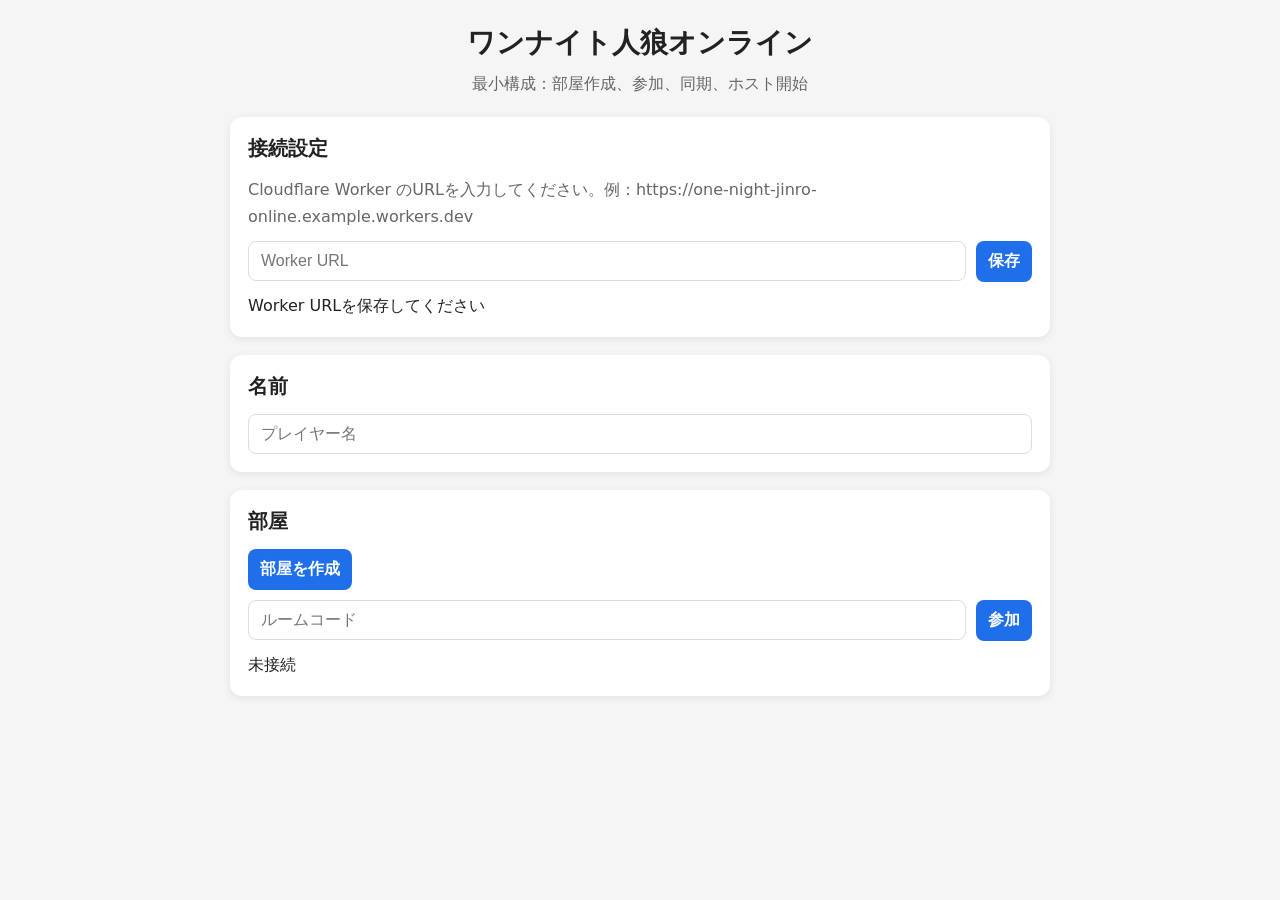
==== online/index.html @ 581a0049 "Add files via upload" ====
<!DOCTYPE html>
<html lang="ja">
<head>
  <meta charset="UTF-8" />
  <meta name="viewport" content="width=device-width, initial-scale=1.0" />
  <title>ワンナイト人狼オンライン</title>
  <link rel="stylesheet" href="./style.css" />
</head>
<body>
  <main class="app">
    <header class="header">
      <h1>ワンナイト人狼オンライン</h1>
      <p class="sub">最小構成：部屋作成、参加、同期、ホスト開始</p>
    </header>

    <section class="box">
      <h2>接続設定</h2>
      <p class="help">
        Cloudflare Worker のURLを入力してください。例：https://one-night-jinro-online.example.workers.dev
      </p>
      <div class="row">
        <input id="workerUrlInput" type="url" placeholder="Worker URL" />
        <button id="saveWorkerUrlBtn" type="button">保存</button>
      </div>
      <p id="workerUrlStatus" class="status"></p>
    </section>

    <section class="box">
      <h2>名前</h2>
      <div class="row">
        <input id="playerNameInput" type="text" maxlength="12" placeholder="プレイヤー名" />
      </div>
    </section>

    <section class="box">
      <h2>部屋</h2>

      <div class="actions">
        <button id="createRoomBtn" type="button">部屋を作成</button>
      </div>

      <div class="join-area">
        <input id="roomCodeInput" type="text" maxlength="6" placeholder="ルームコード" />
        <button id="joinRoomBtn" type="button">参加</button>
      </div>

      <div id="reconnectArea" class="hidden">
        <button id="reconnectBtn" type="button">前回の部屋に再接続</button>
      </div>

      <p id="connectionStatus" class="status">未接続</p>
    </section>

    <section id="roomPanel" class="box hidden">
      <h2>ロビー</h2>

      <div class="room-code-wrap">
        <span>ルームコード</span>
        <strong id="roomCodeText">------</strong>
        <button id="copyRoomCodeBtn" type="button">コピー</button>
      </div>

      <p id="phaseText" class="phase">待機中</p>

      <div class="table-wrap">
        <table>
          <thead>
            <tr>
              <th>順番</th>
              <th>名前</th>
              <th>状態</th>
              <th>操作</th>
            </tr>
          </thead>
          <tbody id="playerTableBody"></tbody>
        </table>
      </div>

      <div id="hostControls" class="host-controls hidden">
        <button id="startGameBtn" type="button">開始</button>
        <button id="backToLobbyBtn" type="button" class="secondary hidden">ロビーに戻す</button>
      </div>
    </section>

    <section id="gamePanel" class="box hidden">
      <h2>ゲーム画面</h2>
      <p id="gameStatusText">
        ゲーム開始状態の同期確認中です。次段階で配役・夜フェーズを実装します。
      </p>
    </section>
  </main>

  <script type="module" src="./app.js"></script>
</body>
</html>
---- online/style.css ----
:root {
  --bg: #f5f5f5;
  --panel: #ffffff;
  --text: #222222;
  --muted: #666666;
  --line: #dddddd;
  --primary: #1f6feb;
  --primary-dark: #1558bd;
  --danger: #c62828;
  --shadow: rgba(0, 0, 0, 0.08);
}

* {
  box-sizing: border-box;
}

body {
  margin: 0;
  padding: 24px 16px;
  font-family: system-ui, -apple-system, BlinkMacSystemFont, "Helvetica Neue", sans-serif;
  background: var(--bg);
  color: var(--text);
}

.app {
  width: min(100%, 820px);
  margin: 0 auto;
}

.header {
  text-align: center;
  margin-bottom: 20px;
}

h1 {
  margin: 0 0 8px;
  font-size: 28px;
}

h2 {
  margin: 0 0 14px;
  font-size: 20px;
}

.sub,
.help,
.status,
.phase {
  margin: 0;
  line-height: 1.7;
}

.sub,
.help {
  color: var(--muted);
}

.box {
  background: var(--panel);
  margin-bottom: 18px;
  padding: 18px;
  border-radius: 12px;
  box-shadow: 0 2px 8px var(--shadow);
}

.row,
.actions,
.join-area,
.host-controls {
  display: flex;
  flex-wrap: wrap;
  gap: 10px;
  align-items: center;
  margin-top: 10px;
}

input,
button {
  font-size: 16px;
  padding: 10px 12px;
  border-radius: 8px;
}

input {
  flex: 1 1 240px;
  min-width: 0;
  border: 1px solid var(--line);
}

button {
  border: none;
  background: var(--primary);
  color: #ffffff;
  font-weight: 700;
  cursor: pointer;
}

button:hover {
  background: var(--primary-dark);
}

button:disabled {
  background: #999999;
  cursor: not-allowed;
}

button.secondary {
  background: #666666;
}

button.danger {
  background: var(--danger);
}

.status {
  margin-top: 10px;
  white-space: pre-line;
}

.room-code-wrap {
  display: flex;
  flex-wrap: wrap;
  gap: 10px;
  align-items: center;
  margin-bottom: 12px;
}

#roomCodeText {
  font-size: 28px;
  letter-spacing: 0.12em;
}

.phase {
  font-weight: 700;
  margin-bottom: 12px;
}

.table-wrap {
  overflow-x: auto;
}

table {
  width: 100%;
  border-collapse: collapse;
  text-align: left;
}

th,
td {
  border: 1px solid var(--line);
  padding: 10px;
  vertical-align: middle;
}

th {
  background: #f2f2f2;
}

.player-actions {
  display: flex;
  flex-wrap: wrap;
  gap: 6px;
}

.player-actions button {
  padding: 7px 9px;
  font-size: 14px;
}

.hidden {
  display: none;
}

@media (max-width: 600px) {
  body {
    padding: 16px 10px;
  }

  h1 {
    font-size: 24px;
  }

  .box {
    padding: 14px;
  }

  .row,
  .actions,
  .join-area,
  .host-controls {
    flex-direction: column;
    align-items: stretch;
  }

  input,
  button {
    width: 100%;
  }

  #roomCodeText {
    font-size: 24px;
  }
}
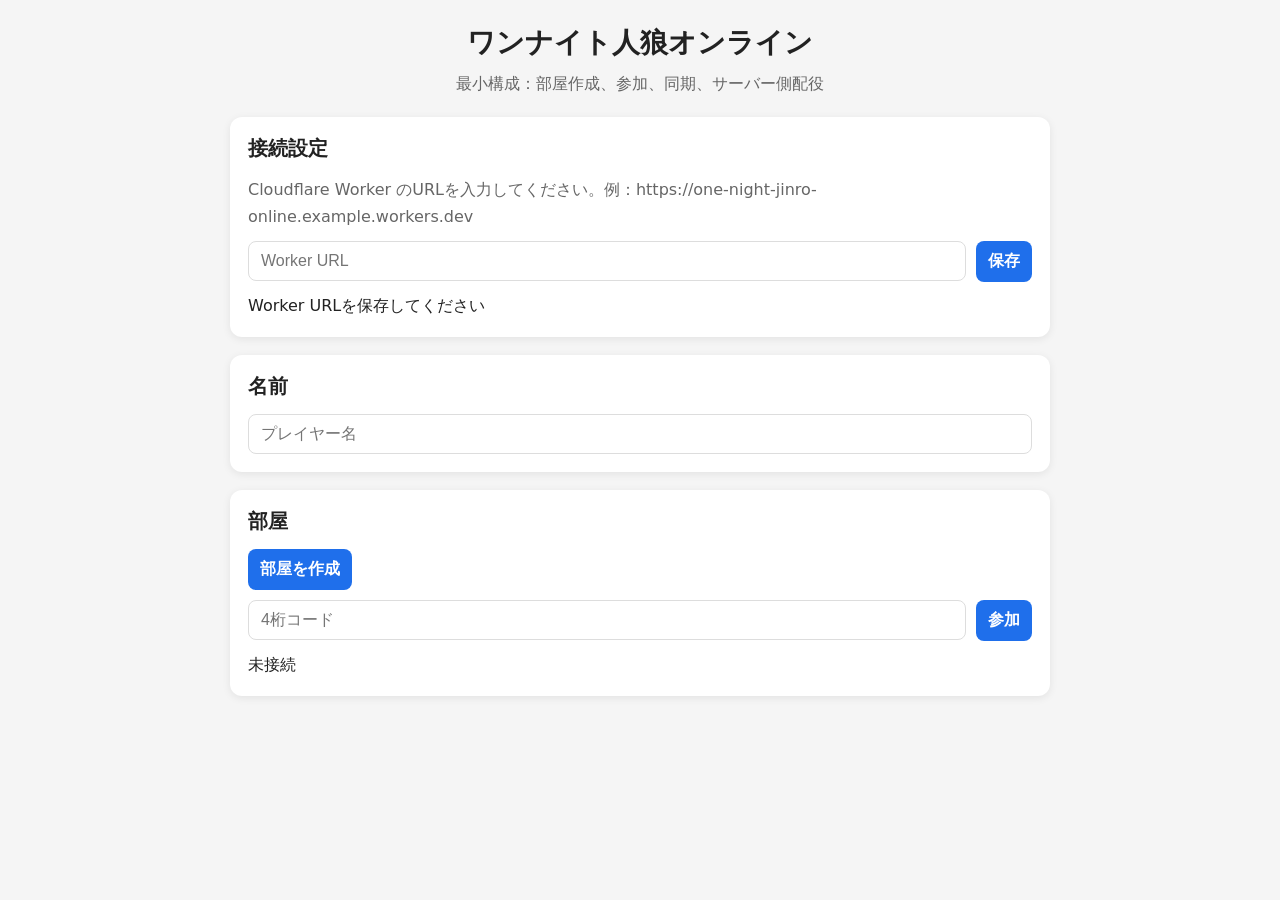
==== commit c0923076: "2.3" ====
--- a/online/index.html
+++ b/online/index.html
@@ -10,7 +10,7 @@
   <main class="app">
     <header class="header">
       <h1>ワンナイト人狼オンライン</h1>
-      <p class="sub">最小構成：部屋作成、参加、同期、ホスト開始</p>
+      <p class="sub">最小構成：部屋作成、参加、同期、サーバー側配役</p>
     </header>
 
     <section class="box">
@@ -40,7 +40,14 @@
       </div>
 
       <div class="join-area">
-        <input id="roomCodeInput" type="text" maxlength="6" placeholder="ルームコード" />
+        <input
+          id="roomCodeInput"
+          type="text"
+          maxlength="4"
+          inputmode="numeric"
+          autocomplete="off"
+          placeholder="4桁コード"
+        />
         <button id="joinRoomBtn" type="button">参加</button>
       </div>
 
@@ -56,11 +63,50 @@
 
       <div class="room-code-wrap">
         <span>ルームコード</span>
-        <strong id="roomCodeText">------</strong>
+        <strong id="roomCodeText">----</strong>
         <button id="copyRoomCodeBtn" type="button">コピー</button>
       </div>
 
       <p id="phaseText" class="phase">待機中</p>
+
+      <div id="settingsPanel" class="settings-panel">
+        <h3>設定</h3>
+
+        <div class="settings-grid">
+          <label>
+            人数
+            <select id="settingPlayerCount"></select>
+          </label>
+
+          <label>
+            パターン
+            <select id="settingPattern"></select>
+          </label>
+
+          <label>
+            夜行動時間
+            <select id="settingNightSeconds"></select>
+          </label>
+
+          <label>
+            議論時間
+            <select id="settingDiscussionSeconds"></select>
+          </label>
+
+          <label>
+            投票時間
+            <select id="settingVoteSeconds"></select>
+          </label>
+        </div>
+
+        <p id="currentSettingsText" class="readonly-settings"></p>
+
+        <div id="settingsActions" class="actions hidden">
+          <button id="saveSettingsBtn" type="button">設定を保存</button>
+        </div>
+
+        <p id="settingStatus" class="status"></p>
+      </div>
 
       <div class="table-wrap">
         <table>
@@ -85,7 +131,7 @@
     <section id="gamePanel" class="box hidden">
       <h2>ゲーム画面</h2>
       <p id="gameStatusText">
-        ゲーム開始状態の同期確認中です。次段階で配役・夜フェーズを実装します。
+        ゲーム開始状態の同期確認中です。
       </p>
     </section>
   </main>
--- a/online/style.css
+++ b/online/style.css
@@ -42,10 +42,16 @@
   font-size: 20px;
 }
 
+h3 {
+  margin: 0 0 12px;
+  font-size: 18px;
+}
+
 .sub,
 .help,
 .status,
-.phase {
+.phase,
+.readonly-settings {
   margin: 0;
   line-height: 1.7;
 }
@@ -75,16 +81,19 @@
 }
 
 input,
-button {
+button,
+select {
   font-size: 16px;
   padding: 10px 12px;
   border-radius: 8px;
 }
 
-input {
+input,
+select {
   flex: 1 1 240px;
   min-width: 0;
   border: 1px solid var(--line);
+  background: #ffffff;
 }
 
 button {
@@ -135,6 +144,40 @@
   margin-bottom: 12px;
 }
 
+.settings-panel {
+  border: 1px solid var(--line);
+  border-radius: 12px;
+  padding: 14px;
+  margin: 14px 0;
+  background: #fafafa;
+}
+
+.settings-grid {
+  display: grid;
+  grid-template-columns: repeat(2, minmax(0, 1fr));
+  gap: 12px;
+  margin-top: 10px;
+}
+
+.settings-grid label {
+  display: flex;
+  flex-direction: column;
+  gap: 6px;
+  font-weight: 700;
+  color: var(--text);
+}
+
+.settings-grid select {
+  width: 100%;
+  margin: 0;
+}
+
+.readonly-settings {
+  margin-top: 12px;
+  white-space: pre-line;
+  color: var(--muted);
+}
+
 .table-wrap {
   overflow-x: auto;
 }
@@ -193,11 +236,16 @@
   }
 
   input,
-  button {
+  button,
+  select {
     width: 100%;
   }
 
   #roomCodeText {
     font-size: 24px;
   }
+
+  .settings-grid {
+    grid-template-columns: 1fr;
+  }
 }
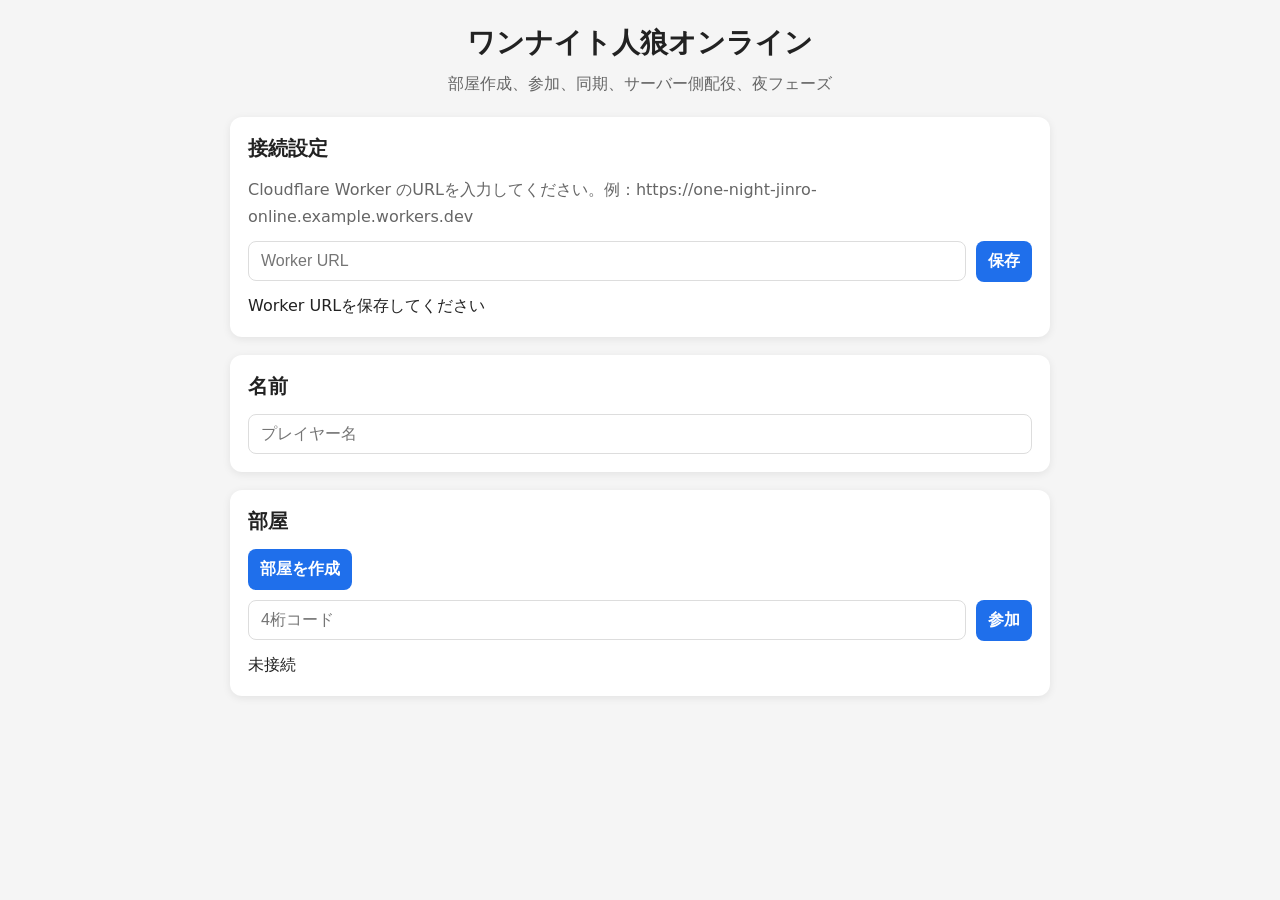
==== commit 09fa33c8: "a" ====
--- a/online/index.html
+++ b/online/index.html
@@ -10,7 +10,7 @@
   <main class="app">
     <header class="header">
       <h1>ワンナイト人狼オンライン</h1>
-      <p class="sub">最小構成：部屋作成、参加、同期、サーバー側配役</p>
+      <p class="sub">部屋作成、参加、同期、サーバー側配役、夜フェーズ</p>
     </header>
 
     <section class="box">
@@ -130,9 +130,8 @@
 
     <section id="gamePanel" class="box hidden">
       <h2>ゲーム画面</h2>
-      <p id="gameStatusText">
-        ゲーム開始状態の同期確認中です。
-      </p>
+      <p id="gameStatusText">ゲーム開始状態の同期確認中です。</p>
+      <div id="nightActionButtons" class="night-action-buttons"></div>
     </section>
   </main>
 
--- a/online/style.css
+++ b/online/style.css
@@ -51,7 +51,8 @@
 .help,
 .status,
 .phase,
-.readonly-settings {
+.readonly-settings,
+#gameStatusText {
   margin: 0;
   line-height: 1.7;
 }
@@ -210,6 +211,21 @@
   font-size: 14px;
 }
 
+#gameStatusText {
+  white-space: pre-line;
+}
+
+.night-action-buttons {
+  display: flex;
+  flex-wrap: wrap;
+  gap: 10px;
+  margin-top: 14px;
+}
+
+.night-action-buttons button {
+  flex: 0 1 auto;
+}
+
 .hidden {
   display: none;
 }
@@ -230,7 +246,8 @@
   .row,
   .actions,
   .join-area,
-  .host-controls {
+  .host-controls,
+  .night-action-buttons {
     flex-direction: column;
     align-items: stretch;
   }
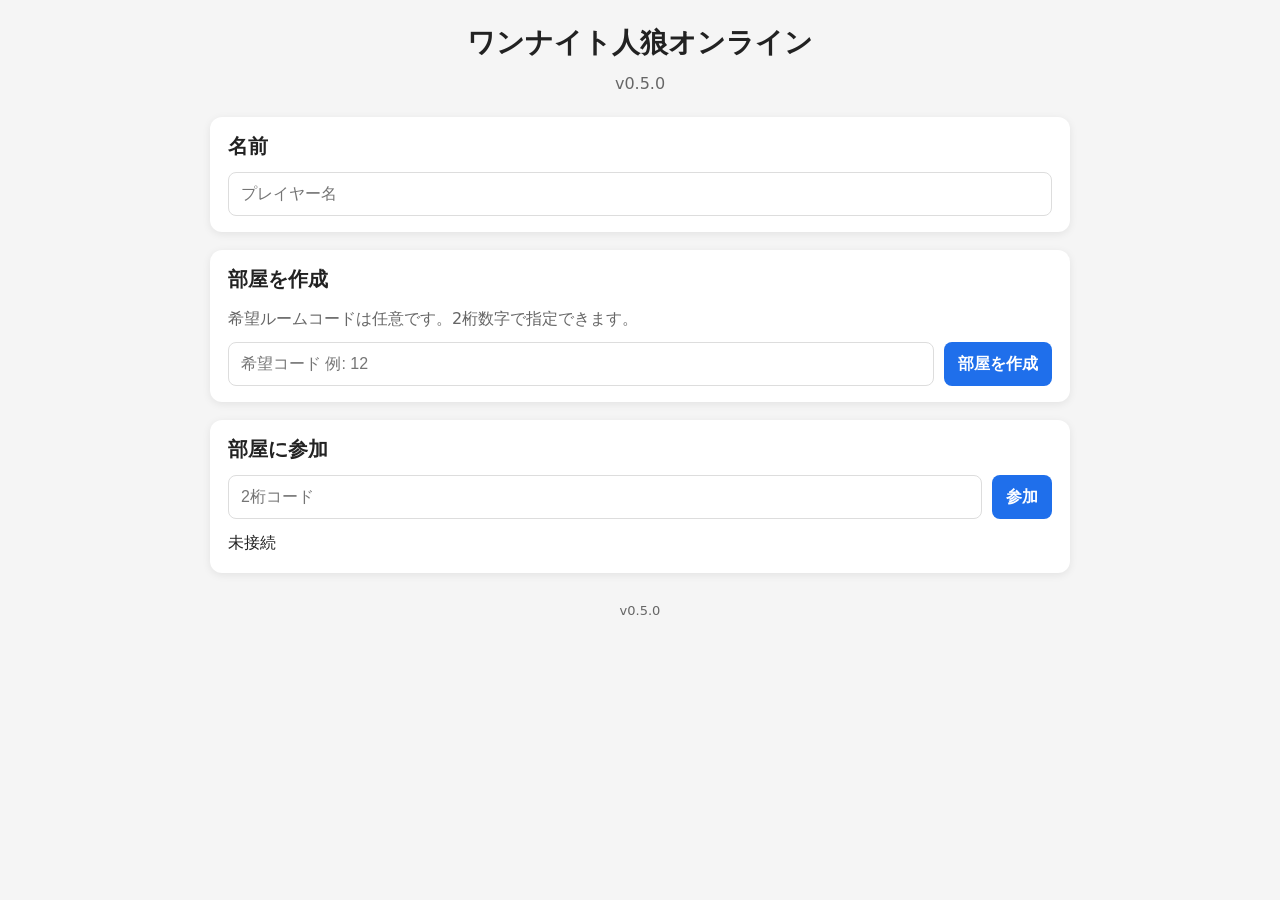
==== commit 94818862: "a" ====
--- a/online/index.html
+++ b/online/index.html
@@ -4,54 +4,61 @@
   <meta charset="UTF-8" />
   <meta name="viewport" content="width=device-width, initial-scale=1.0" />
   <title>ワンナイト人狼オンライン</title>
-  <link rel="stylesheet" href="./style.css" />
+  <link rel="stylesheet" href="./style.css?v=0.5.0" />
 </head>
 <body>
+  <div id="connectionOverlay" class="connection-overlay hidden">
+    <div class="connection-overlay-card">
+      <h2>通信が切断されました</h2>
+      <p>再接続してください。</p>
+      <button id="overlayReconnectBtn" type="button">再接続</button>
+    </div>
+  </div>
+
   <main class="app">
     <header class="header">
       <h1>ワンナイト人狼オンライン</h1>
-      <p class="sub">部屋作成、参加、同期、サーバー側配役、夜フェーズ</p>
+      <p class="sub">v0.5.0</p>
     </header>
 
-    <section class="box">
-      <h2>接続設定</h2>
-      <p class="help">
-        Cloudflare Worker のURLを入力してください。例：https://one-night-jinro-online.example.workers.dev
-      </p>
-      <div class="row">
-        <input id="workerUrlInput" type="url" placeholder="Worker URL" />
-        <button id="saveWorkerUrlBtn" type="button">保存</button>
-      </div>
-      <p id="workerUrlStatus" class="status"></p>
-    </section>
-
-    <section class="box">
+    <section class="box compact-box">
       <h2>名前</h2>
-      <div class="row">
+      <div class="row one-line">
         <input id="playerNameInput" type="text" maxlength="12" placeholder="プレイヤー名" />
       </div>
     </section>
 
-    <section class="box">
-      <h2>部屋</h2>
-
-      <div class="actions">
+    <section class="box compact-box">
+      <h2>部屋を作成</h2>
+      <p class="help">希望ルームコードは任意です。2桁数字で指定できます。</p>
+      <div class="row one-line">
+        <input
+          id="createRoomCodeInput"
+          type="text"
+          maxlength="2"
+          inputmode="numeric"
+          autocomplete="off"
+          placeholder="希望コード 例: 12"
+        />
         <button id="createRoomBtn" type="button">部屋を作成</button>
       </div>
+    </section>
 
-      <div class="join-area">
+    <section class="box compact-box">
+      <h2>部屋に参加</h2>
+      <div class="row one-line">
         <input
           id="roomCodeInput"
           type="text"
-          maxlength="4"
+          maxlength="2"
           inputmode="numeric"
           autocomplete="off"
-          placeholder="4桁コード"
+          placeholder="2桁コード"
         />
         <button id="joinRoomBtn" type="button">参加</button>
       </div>
 
-      <div id="reconnectArea" class="hidden">
+      <div id="reconnectArea" class="hidden reconnect-area">
         <button id="reconnectBtn" type="button">前回の部屋に再接続</button>
       </div>
 
@@ -61,10 +68,22 @@
     <section id="roomPanel" class="box hidden">
       <h2>ロビー</h2>
 
+      <div id="hostDisconnectWarning" class="warning hidden">
+        切断中の参加者がいます。再接続待ちです。
+      </div>
+
       <div class="room-code-wrap">
         <span>ルームコード</span>
-        <strong id="roomCodeText">----</strong>
+        <strong id="roomCodeText">--</strong>
         <button id="copyRoomCodeBtn" type="button">コピー</button>
+      </div>
+
+      <div id="invitePanel" class="invite-panel">
+        <div class="invite-url-row">
+          <input id="inviteUrlInput" type="text" readonly />
+          <button id="copyInviteUrlBtn" type="button">招待URLコピー</button>
+        </div>
+        <img id="qrImage" class="qr-image" alt="招待QRコード" />
       </div>
 
       <p id="phaseText" class="phase">待機中</p>
@@ -131,10 +150,16 @@
     <section id="gamePanel" class="box hidden">
       <h2>ゲーム画面</h2>
       <p id="gameStatusText">ゲーム開始状態の同期確認中です。</p>
-      <div id="nightActionButtons" class="night-action-buttons"></div>
+      <div id="nightActionButtons" class="game-action-buttons"></div>
+      <div id="resultTableWrap" class="result-table-wrap"></div>
+      <div id="localStatsPanel" class="local-stats-panel"></div>
     </section>
+
+    <footer class="footer">
+      <span id="versionText">v0.5.0</span>
+    </footer>
   </main>
 
-  <script type="module" src="./app.js"></script>
+  <script type="module" src="./app.js?v=0.5.0"></script>
 </body>
 </html>
--- a/online/style.css
+++ b/online/style.css
@@ -7,6 +7,8 @@
   --primary: #1f6feb;
   --primary-dark: #1558bd;
   --danger: #c62828;
+  --warning: #fff4cc;
+  --warning-line: #e0b300;
   --shadow: rgba(0, 0, 0, 0.08);
 }
 
@@ -23,7 +25,7 @@
 }
 
 .app {
-  width: min(100%, 820px);
+  width: min(100%, 860px);
   margin: 0 auto;
 }
 
@@ -38,7 +40,7 @@
 }
 
 h2 {
-  margin: 0 0 14px;
+  margin: 0 0 12px;
   font-size: 20px;
 }
 
@@ -70,6 +72,10 @@
   box-shadow: 0 2px 8px var(--shadow);
 }
 
+.compact-box {
+  padding: 16px 18px;
+}
+
 .row,
 .actions,
 .join-area,
@@ -81,28 +87,40 @@
   margin-top: 10px;
 }
 
+.one-line {
+  flex-wrap: nowrap;
+}
+
 input,
 button,
 select {
   font-size: 16px;
-  padding: 10px 12px;
   border-radius: 8px;
 }
 
 input,
 select {
-  flex: 1 1 240px;
+  height: 44px;
+  padding: 8px 12px;
   min-width: 0;
   border: 1px solid var(--line);
   background: #ffffff;
 }
 
+.row input,
+.row select {
+  flex: 1 1 auto;
+}
+
 button {
+  min-height: 44px;
+  padding: 8px 14px;
   border: none;
   background: var(--primary);
   color: #ffffff;
   font-weight: 700;
   cursor: pointer;
+  white-space: nowrap;
 }
 
 button:hover {
@@ -125,6 +143,10 @@
 .status {
   margin-top: 10px;
   white-space: pre-line;
+}
+
+.reconnect-area {
+  margin-top: 10px;
 }
 
 .room-code-wrap {
@@ -136,13 +158,52 @@
 }
 
 #roomCodeText {
-  font-size: 28px;
+  font-size: 32px;
   letter-spacing: 0.12em;
 }
 
 .phase {
   font-weight: 700;
+  margin: 12px 0;
+}
+
+.warning {
+  border: 1px solid var(--warning-line);
+  background: var(--warning);
+  padding: 12px;
+  border-radius: 10px;
+  font-weight: 700;
   margin-bottom: 12px;
+}
+
+.invite-panel {
+  display: grid;
+  grid-template-columns: 1fr auto;
+  gap: 14px;
+  align-items: center;
+  border: 1px solid var(--line);
+  border-radius: 12px;
+  padding: 12px;
+  background: #fafafa;
+  margin-bottom: 12px;
+}
+
+.invite-url-row {
+  display: flex;
+  gap: 8px;
+  align-items: center;
+}
+
+#inviteUrlInput {
+  width: 100%;
+}
+
+.qr-image {
+  width: 140px;
+  height: 140px;
+  border: 1px solid var(--line);
+  border-radius: 8px;
+  background: #ffffff;
 }
 
 .settings-panel {
@@ -170,7 +231,6 @@
 
 .settings-grid select {
   width: 100%;
-  margin: 0;
 }
 
 .readonly-settings {
@@ -209,28 +269,85 @@
 .player-actions button {
   padding: 7px 9px;
   font-size: 14px;
+  min-height: 36px;
+}
+
+.connected {
+  color: #087f23;
+  font-weight: 700;
+}
+
+.disconnected {
+  color: var(--danger);
+  font-weight: 700;
 }
 
 #gameStatusText {
   white-space: pre-line;
 }
 
-.night-action-buttons {
+.game-action-buttons {
   display: flex;
   flex-wrap: wrap;
   gap: 10px;
   margin-top: 14px;
 }
 
-.night-action-buttons button {
-  flex: 0 1 auto;
+.result-table-wrap {
+  margin-top: 16px;
+  overflow-x: auto;
+}
+
+.result-table-wrap table {
+  min-width: 620px;
+}
+
+.local-stats-panel {
+  margin-top: 16px;
+  padding: 12px;
+  border: 1px solid var(--line);
+  border-radius: 10px;
+  background: #fafafa;
+  white-space: pre-line;
+}
+
+.footer {
+  text-align: center;
+  color: var(--muted);
+  font-size: 13px;
+  padding: 12px 0 24px;
+}
+
+.connection-overlay {
+  position: fixed;
+  inset: 0;
+  z-index: 9999;
+  background: rgba(0, 0, 0, 0.64);
+  display: flex;
+  justify-content: center;
+  align-items: center;
+  padding: 20px;
+}
+
+.connection-overlay-card {
+  width: min(100%, 420px);
+  background: #ffffff;
+  color: var(--text);
+  border-radius: 16px;
+  padding: 24px;
+  text-align: center;
+  box-shadow: 0 8px 32px rgba(0, 0, 0, 0.22);
+}
+
+.connection-overlay-card h2 {
+  margin-bottom: 10px;
 }
 
 .hidden {
-  display: none;
-}
-
-@media (max-width: 600px) {
+  display: none !important;
+}
+
+@media (max-width: 640px) {
   body {
     padding: 16px 10px;
   }
@@ -243,26 +360,47 @@
     padding: 14px;
   }
 
-  .row,
-  .actions,
-  .join-area,
-  .host-controls,
-  .night-action-buttons {
+  .one-line {
+    flex-direction: row;
+  }
+
+  .one-line input {
+    min-width: 0;
+  }
+
+  .one-line button {
+    flex: 0 0 auto;
+  }
+
+  .settings-grid {
+    grid-template-columns: 1fr;
+  }
+
+  .invite-panel {
+    grid-template-columns: 1fr;
+  }
+
+  .invite-url-row {
     flex-direction: column;
     align-items: stretch;
   }
 
-  input,
-  button,
-  select {
+  .qr-image {
+    justify-self: center;
+  }
+
+  .host-controls,
+  .game-action-buttons {
+    flex-direction: column;
+    align-items: stretch;
+  }
+
+  button {
+    width: auto;
+  }
+
+  .host-controls button,
+  .game-action-buttons button {
     width: 100%;
   }
-
-  #roomCodeText {
-    font-size: 24px;
-  }
-
-  .settings-grid {
-    grid-template-columns: 1fr;
-  }
 }
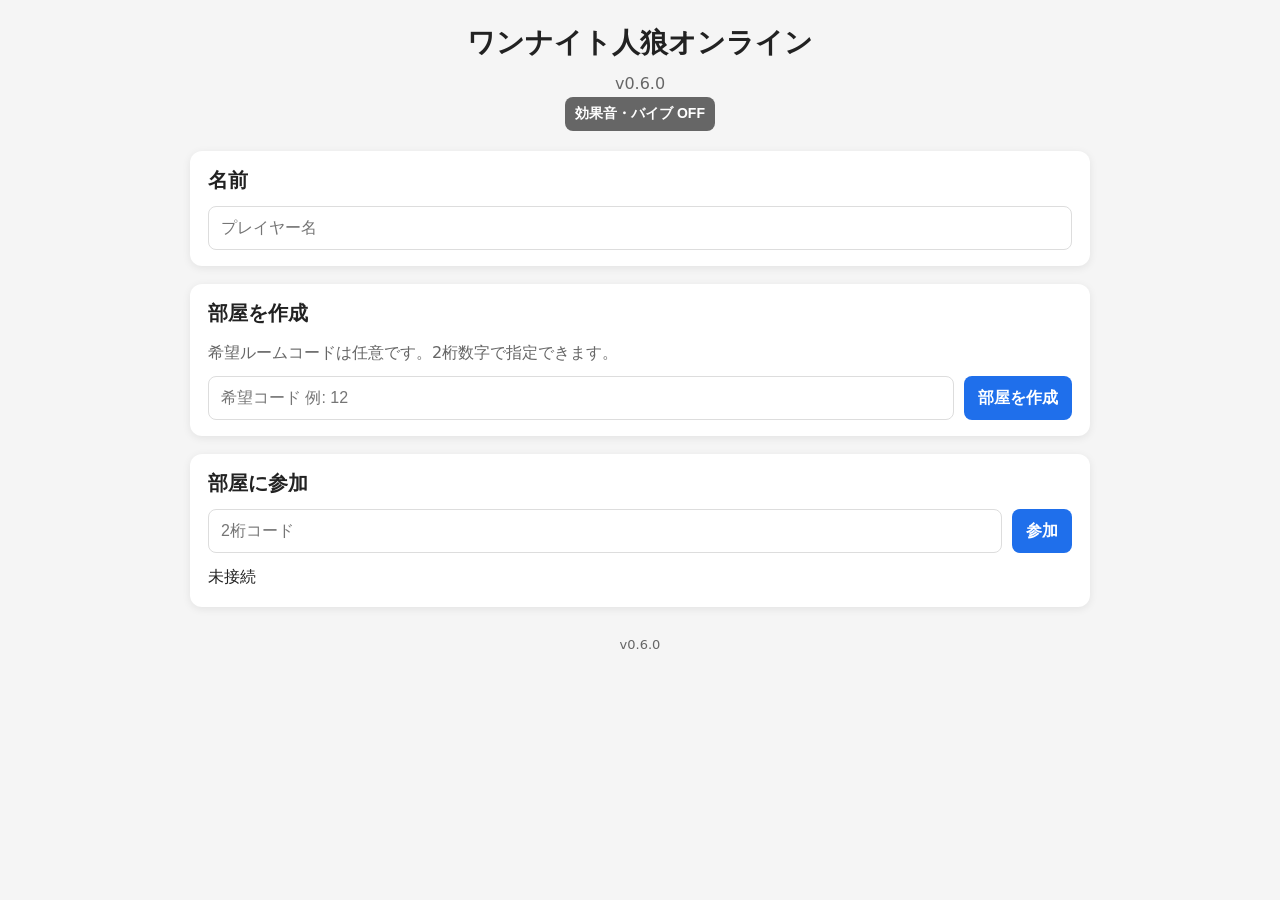
==== commit 81e2b609: "a" ====
--- a/online/index.html
+++ b/online/index.html
@@ -4,13 +4,13 @@
   <meta charset="UTF-8" />
   <meta name="viewport" content="width=device-width, initial-scale=1.0" />
   <title>ワンナイト人狼オンライン</title>
-  <link rel="stylesheet" href="./style.css?v=0.5.0" />
+  <link rel="stylesheet" href="./style.css?v=0.6.0" />
 </head>
 <body>
   <div id="connectionOverlay" class="connection-overlay hidden">
     <div class="connection-overlay-card">
       <h2>通信が切断されました</h2>
-      <p>再接続してください。</p>
+      <p>再接続中です。復帰しない場合は再接続ボタンを押してください。</p>
       <button id="overlayReconnectBtn" type="button">再接続</button>
     </div>
   </div>
@@ -18,7 +18,8 @@
   <main class="app">
     <header class="header">
       <h1>ワンナイト人狼オンライン</h1>
-      <p class="sub">v0.5.0</p>
+      <p class="sub">v0.6.0</p>
+      <button id="soundToggleBtn" type="button" class="small-button secondary">効果音・バイブ OFF</button>
     </header>
 
     <section class="box compact-box">
@@ -68,9 +69,7 @@
     <section id="roomPanel" class="box hidden">
       <h2>ロビー</h2>
 
-      <div id="hostDisconnectWarning" class="warning hidden">
-        切断中の参加者がいます。再接続待ちです。
-      </div>
+      <div id="hostDisconnectWarning" class="warning hidden"></div>
 
       <div class="room-code-wrap">
         <span>ルームコード</span>
@@ -84,6 +83,14 @@
           <button id="copyInviteUrlBtn" type="button">招待URLコピー</button>
         </div>
         <img id="qrImage" class="qr-image" alt="招待QRコード" />
+      </div>
+
+      <div id="lobbyNamePanel" class="name-change-panel">
+        <h3>名前変更</h3>
+        <div class="row one-line">
+          <input id="lobbyNameInput" type="text" maxlength="12" placeholder="新しい名前" />
+          <button id="changeNameBtn" type="button">変更</button>
+        </div>
       </div>
 
       <p id="phaseText" class="phase">待機中</p>
@@ -133,6 +140,7 @@
             <tr>
               <th>順番</th>
               <th>名前</th>
+              <th>枠</th>
               <th>状態</th>
               <th>操作</th>
             </tr>
@@ -151,15 +159,15 @@
       <h2>ゲーム画面</h2>
       <p id="gameStatusText">ゲーム開始状態の同期確認中です。</p>
       <div id="nightActionButtons" class="game-action-buttons"></div>
-      <div id="resultTableWrap" class="result-table-wrap"></div>
+      <div id="resultCardsWrap" class="result-cards-wrap"></div>
       <div id="localStatsPanel" class="local-stats-panel"></div>
     </section>
 
     <footer class="footer">
-      <span id="versionText">v0.5.0</span>
+      <span id="versionText">v0.6.0</span>
     </footer>
   </main>
 
-  <script type="module" src="./app.js?v=0.5.0"></script>
+  <script type="module" src="./app.js?v=0.6.0"></script>
 </body>
 </html>
--- a/online/style.css
+++ b/online/style.css
@@ -7,6 +7,8 @@
   --primary: #1f6feb;
   --primary-dark: #1558bd;
   --danger: #c62828;
+  --blue: #1565c0;
+  --red: #c62828;
   --warning: #fff4cc;
   --warning-line: #e0b300;
   --shadow: rgba(0, 0, 0, 0.08);
@@ -25,7 +27,7 @@
 }
 
 .app {
-  width: min(100%, 860px);
+  width: min(100%, 900px);
   margin: 0 auto;
 }
 
@@ -45,8 +47,8 @@
 }
 
 h3 {
-  margin: 0 0 12px;
-  font-size: 18px;
+  margin: 0 0 10px;
+  font-size: 17px;
 }
 
 .sub,
@@ -78,7 +80,6 @@
 
 .row,
 .actions,
-.join-area,
 .host-controls {
   display: flex;
   flex-wrap: wrap;
@@ -140,6 +141,12 @@
   background: var(--danger);
 }
 
+.small-button {
+  min-height: 34px;
+  padding: 6px 10px;
+  font-size: 14px;
+}
+
 .status {
   margin-top: 10px;
   white-space: pre-line;
@@ -174,6 +181,7 @@
   border-radius: 10px;
   font-weight: 700;
   margin-bottom: 12px;
+  white-space: pre-line;
 }
 
 .invite-panel {
@@ -206,6 +214,14 @@
   background: #ffffff;
 }
 
+.name-change-panel {
+  border: 1px solid var(--line);
+  border-radius: 12px;
+  padding: 12px;
+  background: #fafafa;
+  margin-bottom: 12px;
+}
+
 .settings-panel {
   border: 1px solid var(--line);
   border-radius: 12px;
@@ -282,6 +298,15 @@
   font-weight: 700;
 }
 
+.entry-slot {
+  color: var(--primary);
+  font-weight: 700;
+}
+
+.wait-slot {
+  color: var(--muted);
+}
+
 #gameStatusText {
   white-space: pre-line;
 }
@@ -293,13 +318,56 @@
   margin-top: 14px;
 }
 
-.result-table-wrap {
+.result-cards-wrap {
   margin-top: 16px;
-  overflow-x: auto;
-}
-
-.result-table-wrap table {
-  min-width: 620px;
+  display: grid;
+  gap: 12px;
+}
+
+.result-headline {
+  font-size: 24px;
+  font-weight: 800;
+  margin-bottom: 8px;
+}
+
+.result-blue {
+  color: var(--blue);
+}
+
+.result-red {
+  color: var(--red);
+}
+
+.result-card {
+  border: 1px solid var(--line);
+  border-radius: 12px;
+  padding: 14px;
+  background: #ffffff;
+  box-shadow: 0 1px 5px var(--shadow);
+}
+
+.result-card.self {
+  border-width: 2px;
+  border-color: var(--primary);
+}
+
+.result-card-title {
+  font-size: 18px;
+  font-weight: 800;
+  margin-bottom: 8px;
+}
+
+.result-card-line {
+  line-height: 1.7;
+  white-space: pre-line;
+}
+
+.result-meta {
+  border: 1px solid var(--line);
+  border-radius: 12px;
+  padding: 14px;
+  background: #fafafa;
+  white-space: pre-line;
 }
 
 .local-stats-panel {
@@ -309,6 +377,19 @@
   border-radius: 10px;
   background: #fafafa;
   white-space: pre-line;
+}
+
+.stats-actions {
+  display: flex;
+  flex-wrap: wrap;
+  gap: 8px;
+  margin: 10px 0;
+}
+
+.stats-actions button {
+  min-height: 36px;
+  font-size: 14px;
+  padding: 6px 10px;
 }
 
 .footer {
@@ -390,17 +471,15 @@
   }
 
   .host-controls,
-  .game-action-buttons {
+  .game-action-buttons,
+  .stats-actions {
     flex-direction: column;
     align-items: stretch;
   }
 
-  button {
-    width: auto;
-  }
-
   .host-controls button,
-  .game-action-buttons button {
+  .game-action-buttons button,
+  .stats-actions button {
     width: 100%;
   }
 }
